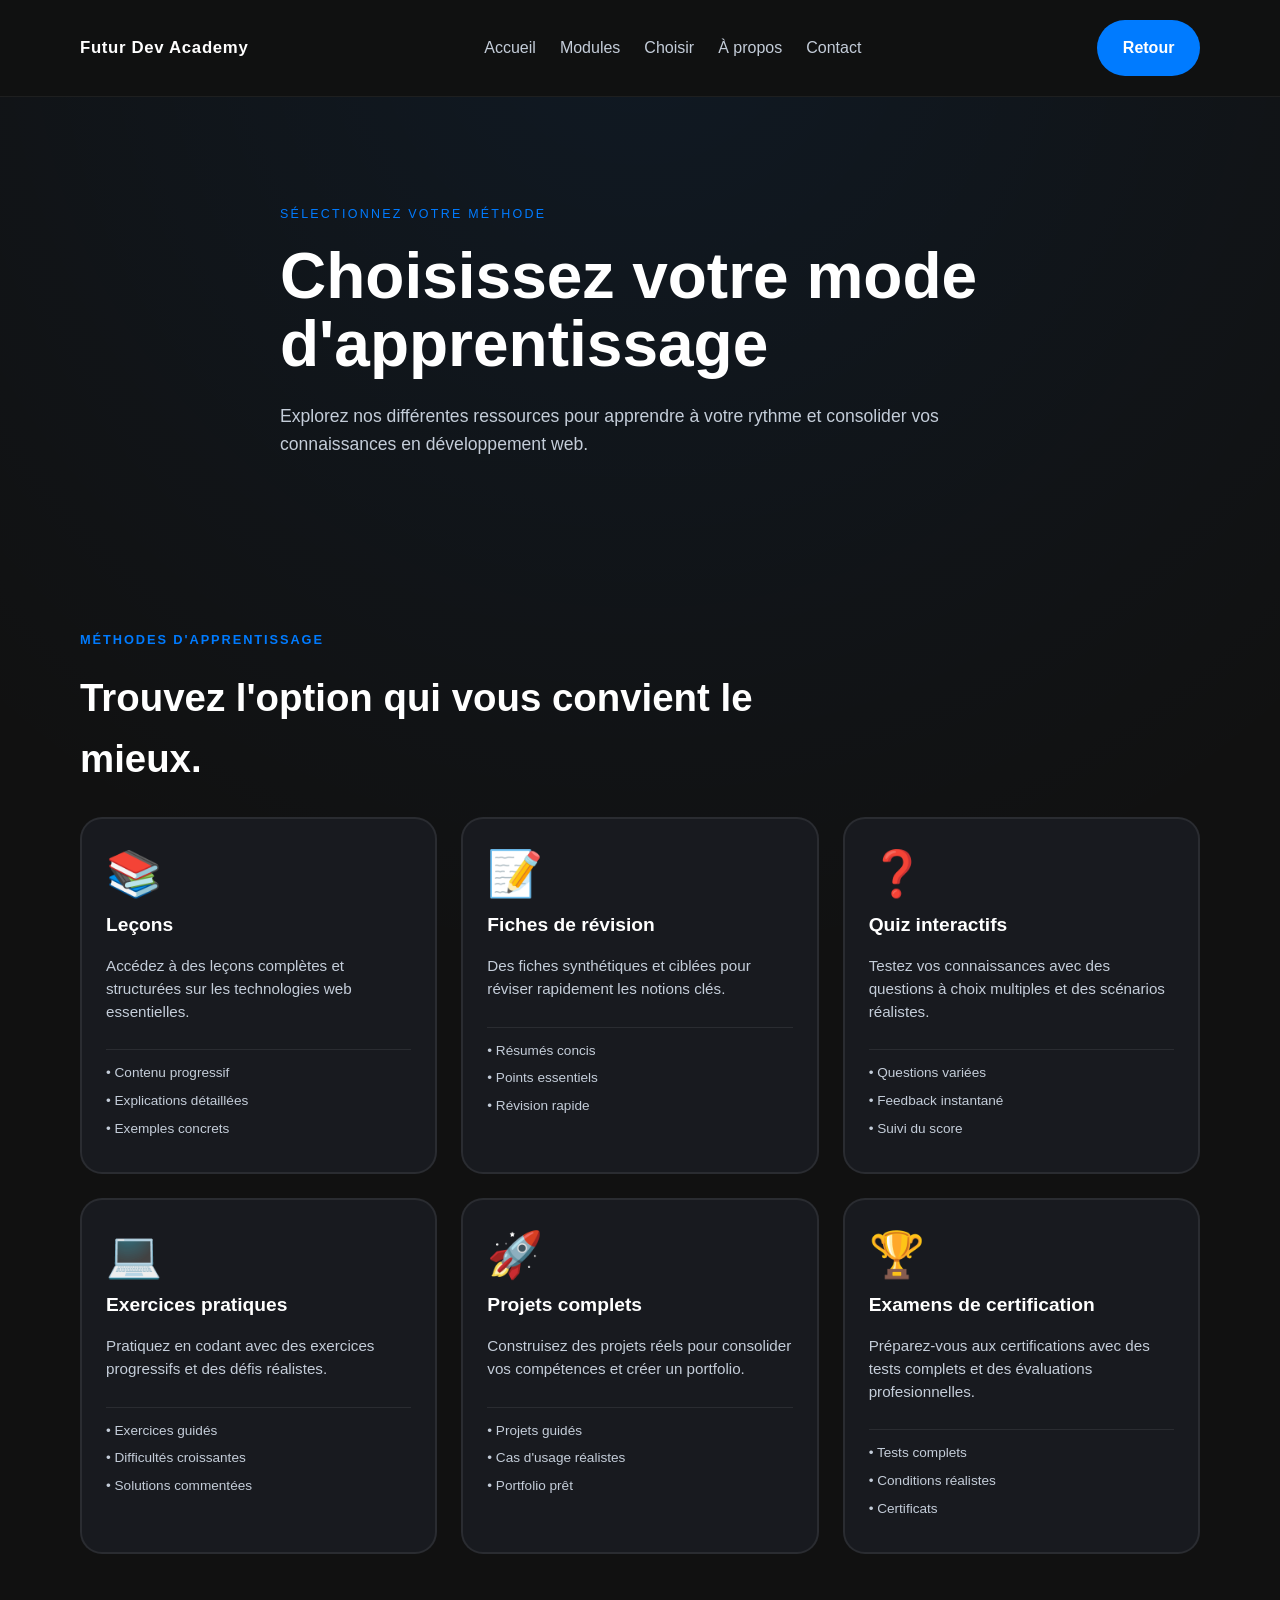
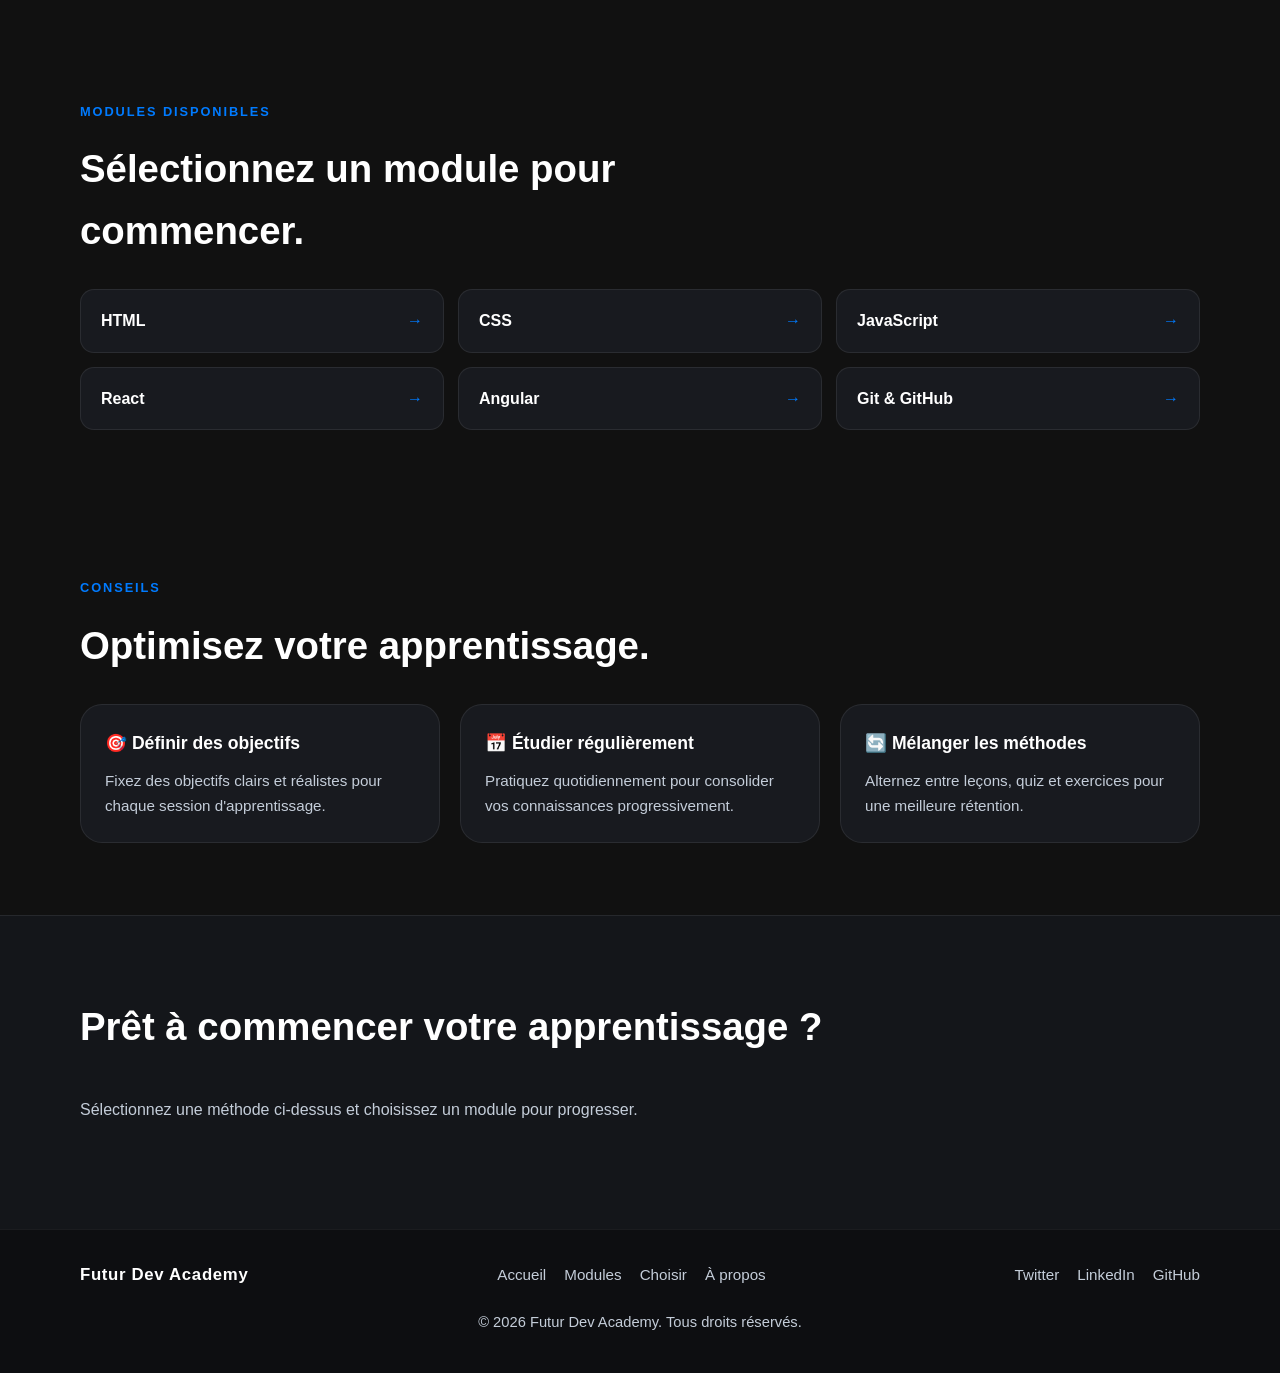
==== choix.html @ 8b84759b "ajoute choix.html" ====
<!DOCTYPE html>
<html lang="fr">
<head>
    <meta charset="UTF-8">
    <meta name="viewport" content="width=device-width, initial-scale=1.0">
    <title>Choix d'apprentissage - Futur Dev Academy</title>
    <link rel="stylesheet" href="style.css">
</head>
<body>
    <!-- Header principal de la page -->
    <header class="site-header">
        <div class="container header-inner">
            <a href="index.html" class="brand">Futur Dev Academy</a>
            <nav class="main-nav" aria-label="Menu principal">
                <a href="index.html">Accueil</a>
                <a href="index.html#modules">Modules</a>
                <a href="choix.html">Choisir</a>
                <a href="index.html#presentation">À propos</a>
                <a href="index.html#contact">Contact</a>
            </nav>
            <a href="index.html" class="btn btn-primary header-btn">Retour</a>
        </div>
    </header>

    <main>
        <!-- Section héros pour choix d'apprentissage -->
        <section class="hero" id="choix-hero">
            <div class="container hero-content">
                <p class="eyebrow">Sélectionnez votre méthode</p>
                <h1>Choisissez votre mode d'apprentissage</h1>
                <p class="hero-text">Explorez nos différentes ressources pour apprendre à votre rythme et consolider vos connaissances en développement web.</p>
            </div>
        </section>

        <!-- Section de choix des méthodes d'apprentissage -->
        <section class="learning-methods">
            <div class="container section-block">
                <div class="section-header">
                    <span class="section-label">Méthodes d'apprentissage</span>
                    <h2>Trouvez l'option qui vous convient le mieux.</h2>
                </div>
                <div class="choice-grid">
                    <!-- Carte Leçon -->
                    <article class="choice-card" onclick="selectMethod('leçons')">
                        <div class="choice-icon">📚</div>
                        <h3>Leçons</h3>
                        <p class="choice-description">Accédez à des leçons complètes et structurées sur les technologies web essentielles.</p>
                        <div class="choice-details">
                            <span>• Contenu progressif</span>
                            <span>• Explications détaillées</span>
                            <span>• Exemples concrets</span>
                        </div>
                    </article>

                    <!-- Carte Fiche de révision -->
                    <article class="choice-card" onclick="selectMethod('fiches')">
                        <div class="choice-icon">📝</div>
                        <h3>Fiches de révision</h3>
                        <p class="choice-description">Des fiches synthétiques et ciblées pour réviser rapidement les notions clés.</p>
                        <div class="choice-details">
                            <span>• Résumés concis</span>
                            <span>• Points essentiels</span>
                            <span>• Révision rapide</span>
                        </div>
                    </article>

                    <!-- Carte Quiz -->
                    <article class="choice-card" onclick="selectMethod('quiz')">
                        <div class="choice-icon">❓</div>
                        <h3>Quiz interactifs</h3>
                        <p class="choice-description">Testez vos connaissances avec des questions à choix multiples et des scénarios réalistes.</p>
                        <div class="choice-details">
                            <span>• Questions variées</span>
                            <span>• Feedback instantané</span>
                            <span>• Suivi du score</span>
                        </div>
                    </article>

                    <!-- Carte Exercices pratiques -->
                    <article class="choice-card" onclick="selectMethod('exercices')">
                        <div class="choice-icon">💻</div>
                        <h3>Exercices pratiques</h3>
                        <p class="choice-description">Pratiquez en codant avec des exercices progressifs et des défis réalistes.</p>
                        <div class="choice-details">
                            <span>• Exercices guidés</span>
                            <span>• Difficultés croissantes</span>
                            <span>• Solutions commentées</span>
                        </div>
                    </article>

                    <!-- Carte Projets -->
                    <article class="choice-card" onclick="selectMethod('projets')">
                        <div class="choice-icon">🚀</div>
                        <h3>Projets complets</h3>
                        <p class="choice-description">Construisez des projets réels pour consolider vos compétences et créer un portfolio.</p>
                        <div class="choice-details">
                            <span>• Projets guidés</span>
                            <span>• Cas d'usage réalistes</span>
                            <span>• Portfolio prêt</span>
                        </div>
                    </article>

                    <!-- Carte Examens -->
                    <article class="choice-card" onclick="selectMethod('examens')">
                        <div class="choice-icon">🏆</div>
                        <h3>Examens de certification</h3>
                        <p class="choice-description">Préparez-vous aux certifications avec des tests complets et des évaluations profesionnelles.</p>
                        <div class="choice-details">
                            <span>• Tests complets</span>
                            <span>• Conditions réalistes</span>
                            <span>• Certificats</span>
                        </div>
                    </article>
                </div>
            </div>
        </section>

        <!-- Section des modules par catégorie -->
        <section class="modules-by-method">
            <div class="container section-block">
                <div class="section-header">
                    <span class="section-label">Modules disponibles</span>
                    <h2>Sélectionnez un module pour commencer.</h2>
                </div>
                <div class="module-selection-grid">
                    <a href="#" class="module-selection-card">
                        <span class="module-name">HTML</span>
                        <span class="module-arrow">→</span>
                    </a>
                    <a href="#" class="module-selection-card">
                        <span class="module-name">CSS</span>
                        <span class="module-arrow">→</span>
                    </a>
                    <a href="#" class="module-selection-card">
                        <span class="module-name">JavaScript</span>
                        <span class="module-arrow">→</span>
                    </a>
                    <a href="#" class="module-selection-card">
                        <span class="module-name">React</span>
                        <span class="module-arrow">→</span>
                    </a>
                    <a href="#" class="module-selection-card">
                        <span class="module-name">Angular</span>
                        <span class="module-arrow">→</span>
                    </a>
                    <a href="#" class="module-selection-card">
                        <span class="module-name">Git & GitHub</span>
                        <span class="module-arrow">→</span>
                    </a>
                </div>
            </div>
        </section>

        <!-- Section conseils -->
        <section class="tips-section">
            <div class="container section-block">
                <div class="section-header">
                    <span class="section-label">Conseils</span>
                    <h2>Optimisez votre apprentissage.</h2>
                </div>
                <div class="tips-grid">
                    <article class="tip-card">
                        <h4>🎯 Définir des objectifs</h4>
                        <p>Fixez des objectifs clairs et réalistes pour chaque session d'apprentissage.</p>
                    </article>
                    <article class="tip-card">
                        <h4>📅 Étudier régulièrement</h4>
                        <p>Pratiquez quotidiennement pour consolider vos connaissances progressivement.</p>
                    </article>
                    <article class="tip-card">
                        <h4>🔄 Mélanger les méthodes</h4>
                        <p>Alternez entre leçons, quiz et exercices pour une meilleure rétention.</p>
                    </article>
                </div>
            </div>
        </section>

        <!-- Section appel à l'action -->
        <section class="cta">
            <div class="container cta-block">
                <h2>Prêt à commencer votre apprentissage ?</h2>
                <p>Sélectionnez une méthode ci-dessus et choisissez un module pour progresser.</p>
            </div>
        </section>
    </main>

    <!-- Footer -->
    <footer class="site-footer" id="contact">
        <div class="container footer-inner">
            <div class="footer-brand">Futur Dev Academy</div>
            <div class="footer-links">
                <a href="index.html">Accueil</a>
                <a href="index.html#modules">Modules</a>
                <a href="choix.html">Choisir</a>
                <a href="index.html#presentation">À propos</a>
            </div>
            <div class="footer-social">
                <a href="#">Twitter</a>
                <a href="#">LinkedIn</a>
                <a href="#">GitHub</a>
            </div>
        </div>
        <p class="footer-copy">© 2026 Futur Dev Academy. Tous droits réservés.</p>
    </footer>

    <script src="main.js"></script>
</body>
</html>
---- style.css ----
/* Futur Dev Academy - Styles globaux */
:root {
    color-scheme: dark;
    --bg: #111;
    --surface: #181a1f;
    --surface-alt: #14161a;
    --text: #ffffff;
    --muted: #c4cdd9;
    --primary: #007bff;
    --border: rgba(255, 255, 255, 0.08);
    --radius: 22px;
}

* {
    box-sizing: border-box;
}

html {
    scroll-behavior: smooth;
}

body {
    margin: 0;
    font-family: Inter, "Segoe UI", Roboto, Arial, sans-serif;
    background: radial-gradient(circle at top, rgba(0, 123, 255, 0.08), transparent 32%), var(--bg);
    color: var(--text);
    line-height: 1.6;
}

img {
    max-width: 100%;
    display: block;
}

.container {
    width: min(1120px, calc(100% - 32px));
    margin: 0 auto;
}

button,
a {
    text-decoration: none;
}

.site-header {
    position: sticky;
    top: 0;
    z-index: 10;
    background: rgba(17, 17, 17, 0.95);
    border-bottom: 1px solid rgba(255, 255, 255, 0.06);
}

.header-inner {
    display: flex;
    align-items: center;
    justify-content: space-between;
    gap: 24px;
    padding: 20px 0;
}

.brand,
.footer-brand {
    font-weight: 700;
    letter-spacing: 0.04em;
    color: var(--text);
    font-size: 1.05rem;
}

.main-nav {
    display: flex;
    gap: 24px;
    flex-wrap: wrap;
}

.main-nav a {
    color: var(--muted);
    font-weight: 500;
}

.main-nav a:hover {
    color: var(--text);
}

.header-btn,
.btn {
    display: inline-flex;
    align-items: center;
    justify-content: center;
    border: none;
    border-radius: 999px;
    padding: 0.95rem 1.6rem;
    font-weight: 600;
    transition: transform 0.2s ease, background 0.2s ease, color 0.2s ease;
}

.btn:hover {
    transform: translateY(-1px);
}

.btn-primary {
    background: var(--primary);
    color: #fff;
}

.btn-secondary {
    background: rgba(255, 255, 255, 0.08);
    color: var(--text);
}

.hero {
    padding: 96px 0 64px;
}

.hero-content {
    max-width: 720px;
}

.eyebrow {
    display: inline-flex;
    margin-bottom: 18px;
    color: var(--primary);
    text-transform: uppercase;
    letter-spacing: 0.18em;
    font-size: 0.78rem;
}

.hero h1 {
    margin: 0 0 24px;
    font-size: clamp(2.5rem, 5vw, 4rem);
    line-height: 1.05;
}

.hero-text {
    max-width: 700px;
    color: var(--muted);
    font-size: 1.1rem;
    margin-bottom: 32px;
}

.hero-actions {
    display: flex;
    flex-wrap: wrap;
    gap: 16px;
}

.section-block {
    padding: 72px 0;
}

.section-header {
    max-width: 760px;
    margin-bottom: 28px;
}

.section-label {
    display: inline-flex;
    margin-bottom: 16px;
    color: var(--primary);
    font-weight: 700;
    letter-spacing: 0.15em;
    text-transform: uppercase;
    font-size: 0.8rem;
}

.section-header h2 {
    margin: 0;
    font-size: clamp(1.8rem, 3vw, 2.8rem);
}

.section-description {
    max-width: 720px;
    color: var(--muted);
    font-size: 1rem;
}

.feature-list {
    display: grid;
    grid-template-columns: repeat(2, minmax(0, 1fr));
    gap: 16px;
    margin-top: 32px;
}

.feature-item {
    background: var(--surface);
    padding: 22px;
    border: 1px solid var(--border);
    border-radius: var(--radius);
}

.module-grid,
.feature-grid,
.quiz-grid,
.stats-grid {
    display: grid;
    gap: 20px;
}

.module-grid {
    grid-template-columns: repeat(3, minmax(0, 1fr));
}

.module-card,
.feature-card,
.quiz-card,
.stat-card {
    background: var(--surface);
    border: 1px solid var(--border);
    border-radius: var(--radius);
    padding: 28px;
}

.module-card h3,
.feature-card,
.quiz-card h3,
.stat-card strong {
    margin: 0 0 14px;
}

.module-card h3 {
    font-size: 1.15rem;
}

.module-card ul {
    margin: 0;
    padding-left: 18px;
    color: var(--muted);
}

.module-card li {
    margin-bottom: 10px;
}

.feature-card,
.quiz-card {
    font-weight: 600;
    color: var(--text);
}

.feature-grid {
    grid-template-columns: repeat(3, minmax(0, 1fr));
}

.quiz {
    background: rgba(255, 255, 255, 0.03);
}

.quiz-grid {
    grid-template-columns: repeat(3, minmax(0, 1fr));
}

.quiz-card {
    min-height: 120px;
    display: grid;
    place-items: center;
    text-align: center;
    border-radius: 24px;
}

.quiz-score {
    margin-top: 22px;
    color: var(--muted);
    font-size: 1rem;
    text-align: center;
}

.stats {
    padding-top: 0;
}

.stats-grid {
    grid-template-columns: repeat(4, minmax(0, 1fr));
}

.stat-card {
    padding: 32px;
    text-align: center;
}

.stat-card strong {
    display: block;
    font-size: 2rem;
    color: var(--text);
}

.stat-card span {
    color: var(--muted);
    margin-top: 10px;
    display: block;
}

.cta {
    padding: 80px 0 90px;
    background: var(--surface-alt);
    border-top: 1px solid var(--border);
}

.cta-block {
    display: grid;
    gap: 24px;
    justify-items: start;
    align-items: center;
}

.cta-block h2 {
    margin: 0;
    font-size: clamp(2rem, 3vw, 2.6rem);
}

.cta-block p {
    max-width: 620px;
    color: var(--muted);
}

.site-footer {
    background: #0d0e11;
    border-top: 1px solid rgba(255, 255, 255, 0.06);
    padding: 32px 0 24px;
}

.footer-inner {
    display: flex;
    align-items: center;
    justify-content: space-between;
    gap: 24px;
    flex-wrap: wrap;
}

.footer-links,
.footer-social {
    display: flex;
    gap: 18px;
    flex-wrap: wrap;
}

.footer-links a,
.footer-social a {
    color: var(--muted);
    font-size: 0.95rem;
}

.footer-links a:hover,
.footer-social a:hover {
    color: var(--text);
}

.footer-copy {
    margin-top: 22px;
    color: var(--muted);
    font-size: 0.92rem;
    text-align: center;
}

/* Styles pour la page de choix (choix.html) */

.choice-grid {
    display: grid;
    grid-template-columns: repeat(3, minmax(0, 1fr));
    gap: 24px;
}

.choice-card {
    background: var(--surface);
    border: 2px solid var(--border);
    border-radius: var(--radius);
    padding: 32px 24px;
    cursor: pointer;
    transition: all 0.3s ease;
    display: flex;
    flex-direction: column;
    gap: 14px;
}

.choice-card:hover {
    border-color: var(--primary);
    transform: translateY(-6px);
    box-shadow: 0 12px 32px rgba(0, 123, 255, 0.12);
}

.choice-icon {
    font-size: 2.8rem;
    line-height: 1;
}

.choice-card h3 {
    margin: 0;
    font-size: 1.2rem;
    color: var(--text);
}

.choice-description {
    margin: 0;
    color: var(--muted);
    font-size: 0.95rem;
    line-height: 1.5;
}

.choice-details {
    display: flex;
    flex-direction: column;
    gap: 6px;
    margin-top: 12px;
    padding-top: 12px;
    border-top: 1px solid var(--border);
}

.choice-details span {
    font-size: 0.85rem;
    color: var(--muted);
}

.module-selection-grid {
    display: grid;
    grid-template-columns: repeat(3, minmax(0, 1fr));
    gap: 14px;
}

.module-selection-card {
    background: var(--surface);
    border: 1px solid var(--border);
    border-radius: 14px;
    padding: 18px 20px;
    display: flex;
    align-items: center;
    justify-content: space-between;
    transition: all 0.2s ease;
    color: var(--text);
}

.module-selection-card:hover {
    background: rgba(0, 123, 255, 0.08);
    border-color: var(--primary);
    transform: translateX(4px);
}

.module-name {
    font-weight: 600;
}

.module-arrow {
    color: var(--primary);
    font-weight: 700;
}

.tips-grid {
    display: grid;
    grid-template-columns: repeat(3, minmax(0, 1fr));
    gap: 20px;
}

.tip-card {
    background: var(--surface);
    border: 1px solid var(--border);
    border-radius: var(--radius);
    padding: 24px;
}

.tip-card h4 {
    margin: 0 0 12px;
    font-size: 1.1rem;
    color: var(--text);
}

.tip-card p {
    margin: 0;
    color: var(--muted);
    font-size: 0.95rem;
    line-height: 1.6;
}

@media (max-width: 960px) {
    .module-grid,
    .feature-grid,
    .quiz-grid {
        grid-template-columns: repeat(2, minmax(0, 1fr));
    }

    .stats-grid {
        grid-template-columns: repeat(2, minmax(0, 1fr));
    }

    .choice-grid,
    .module-selection-grid,
    .tips-grid {
        grid-template-columns: repeat(2, minmax(0, 1fr));
    }
}

@media (max-width: 720px) {
    .header-inner {
        flex-direction: column;
        align-items: stretch;
    }

    .main-nav {
        justify-content: center;
    }

    .hero {
        padding-top: 72px;
    }

    .feature-list,
    .module-grid,
    .feature-grid,
    .quiz-grid,
    .stats-grid {
        grid-template-columns: 1fr;
    }

    .choice-grid,
    .module-selection-grid,
    .tips-grid {
        grid-template-columns: 1fr;
    }

    .hero-actions {
        flex-direction: column;
        align-items: stretch;
    }

    .btn {
        width: 100%;
    }

    .cta-block {
        text-align: center;
        justify-items: center;
    }
}
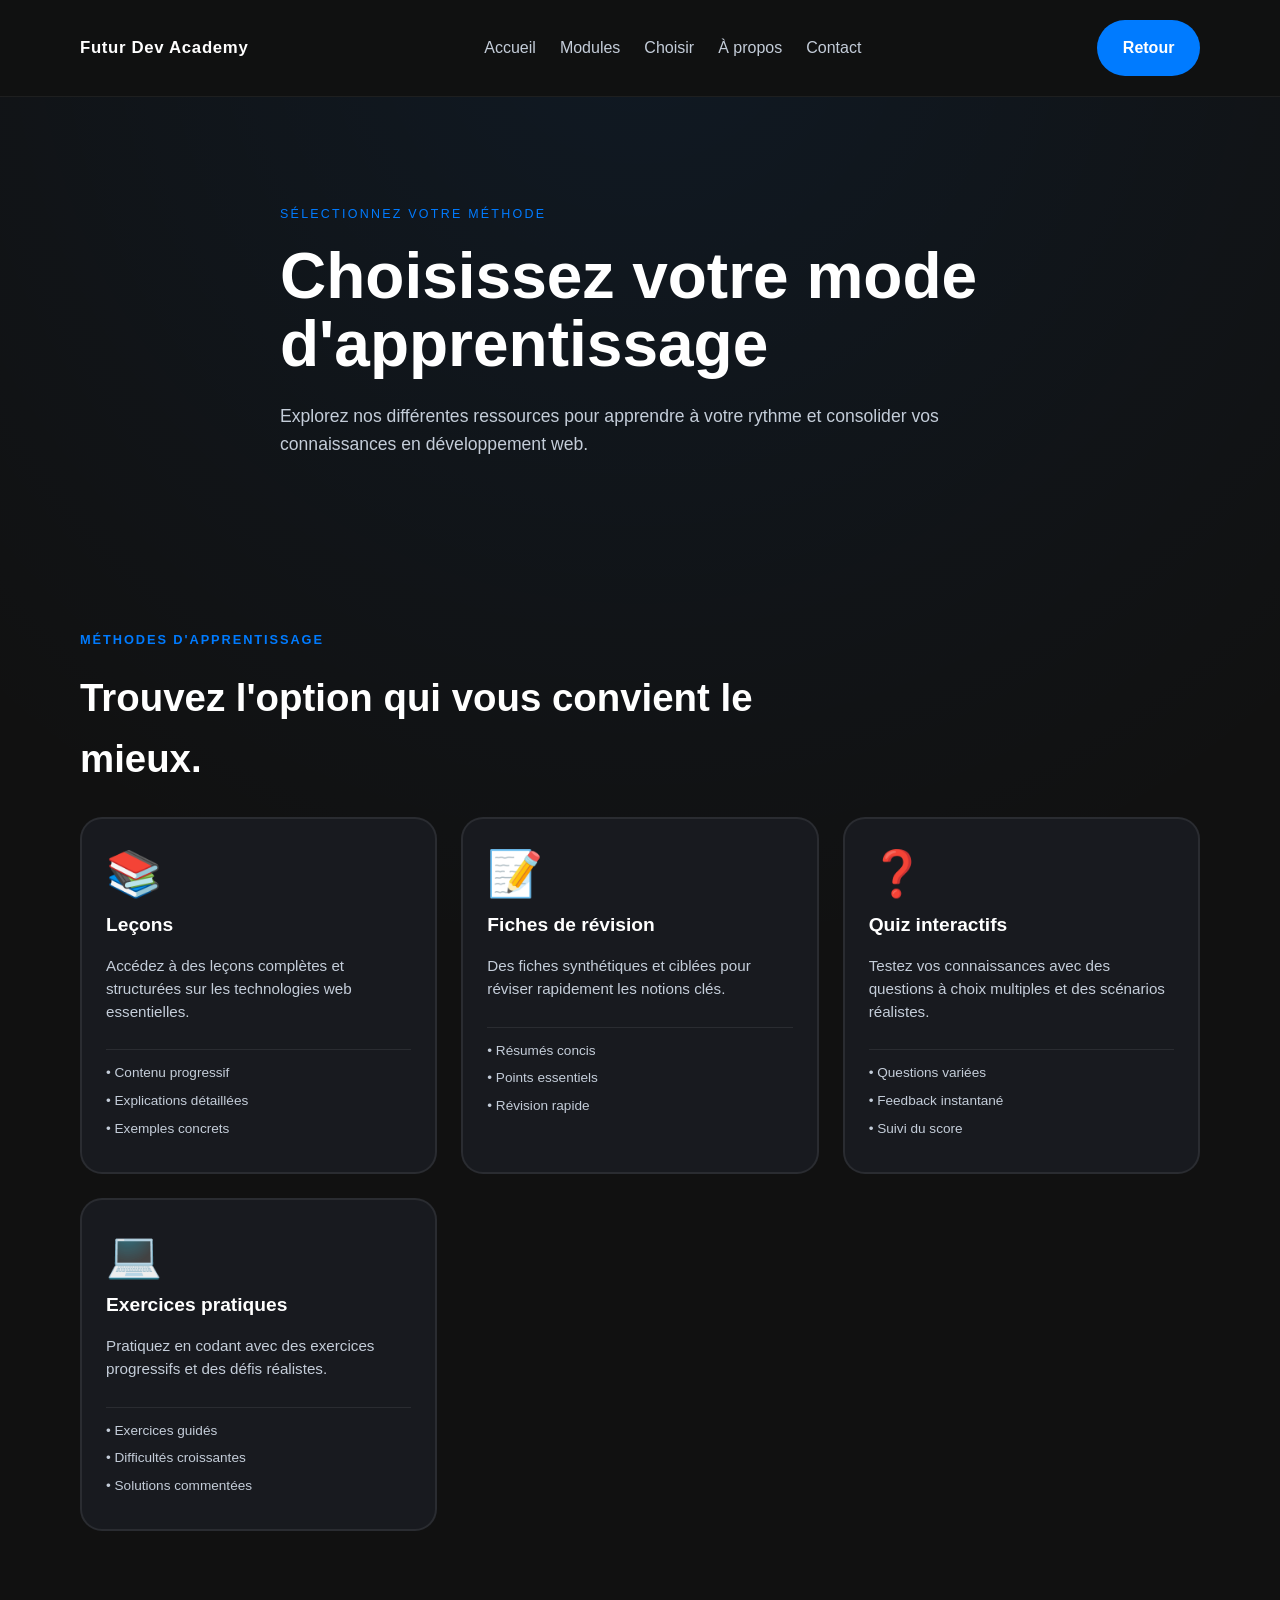
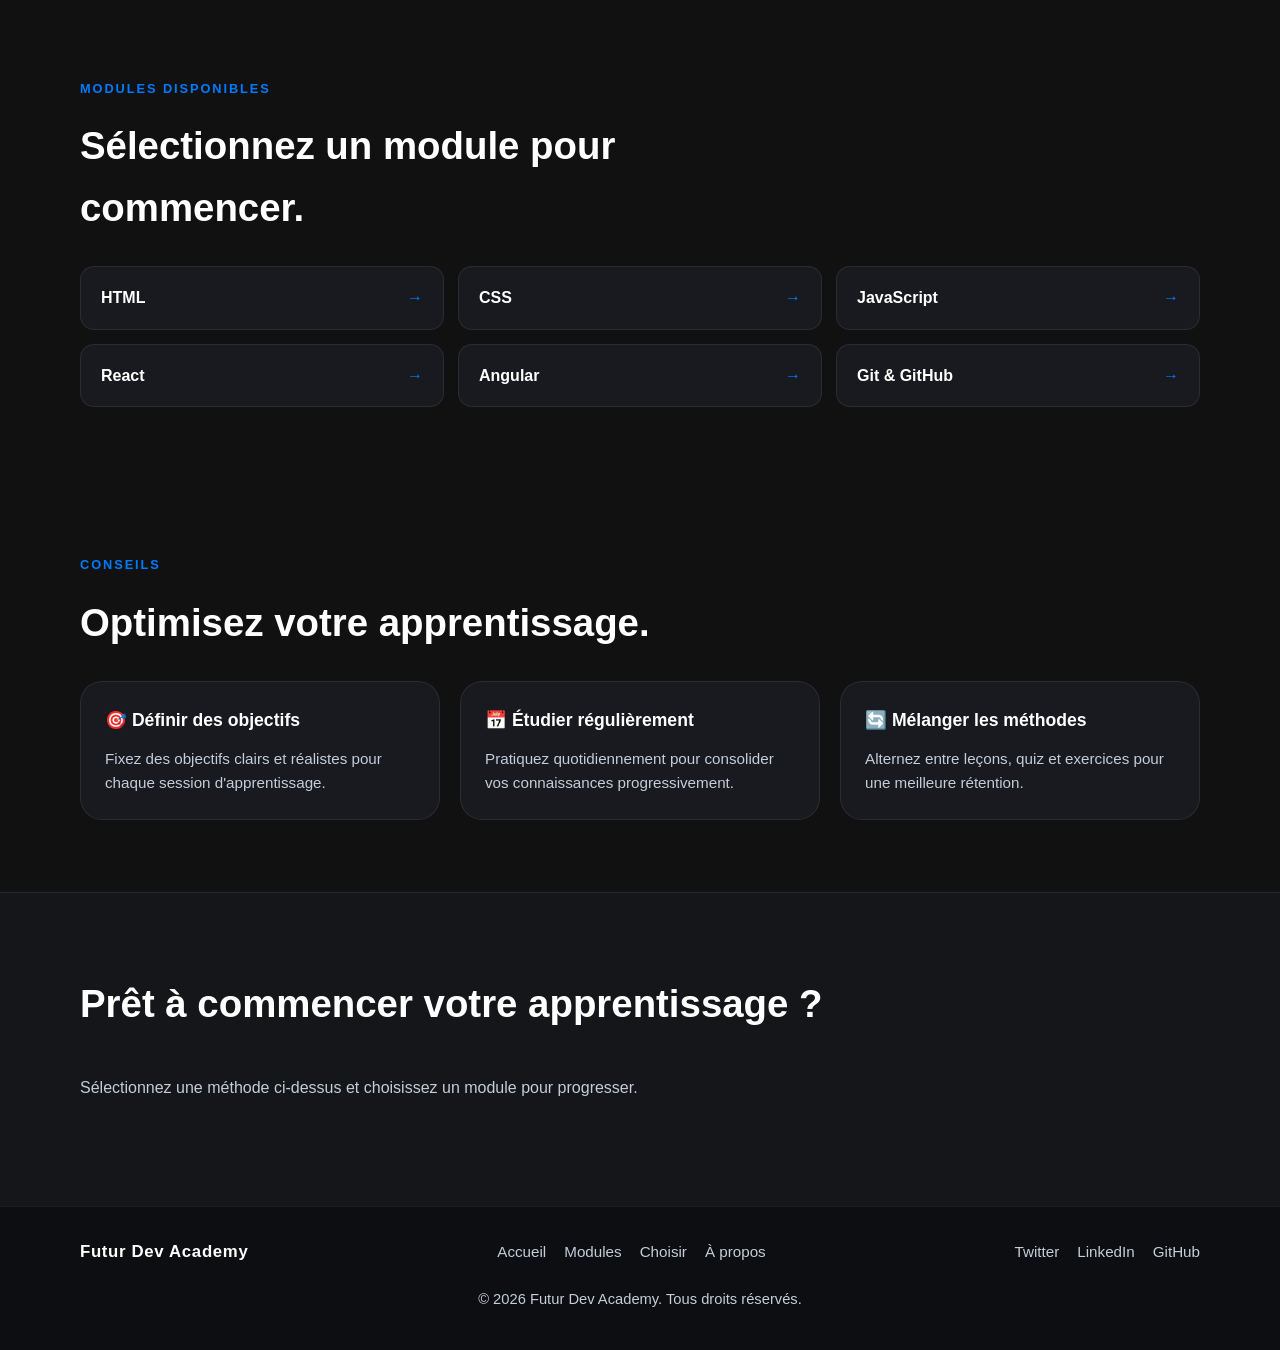
==== commit c7529c8c: "suppresion certification dans choix" ====
--- a/choix.html
+++ b/choix.html
@@ -88,29 +88,7 @@
                         </div>
                     </article>
 
-                    <!-- Carte Projets -->
-                    <article class="choice-card" onclick="selectMethod('projets')">
-                        <div class="choice-icon">🚀</div>
-                        <h3>Projets complets</h3>
-                        <p class="choice-description">Construisez des projets réels pour consolider vos compétences et créer un portfolio.</p>
-                        <div class="choice-details">
-                            <span>• Projets guidés</span>
-                            <span>• Cas d'usage réalistes</span>
-                            <span>• Portfolio prêt</span>
-                        </div>
-                    </article>
-
-                    <!-- Carte Examens -->
-                    <article class="choice-card" onclick="selectMethod('examens')">
-                        <div class="choice-icon">🏆</div>
-                        <h3>Examens de certification</h3>
-                        <p class="choice-description">Préparez-vous aux certifications avec des tests complets et des évaluations profesionnelles.</p>
-                        <div class="choice-details">
-                            <span>• Tests complets</span>
-                            <span>• Conditions réalistes</span>
-                            <span>• Certificats</span>
-                        </div>
-                    </article>
+                 
                 </div>
             </div>
         </section>
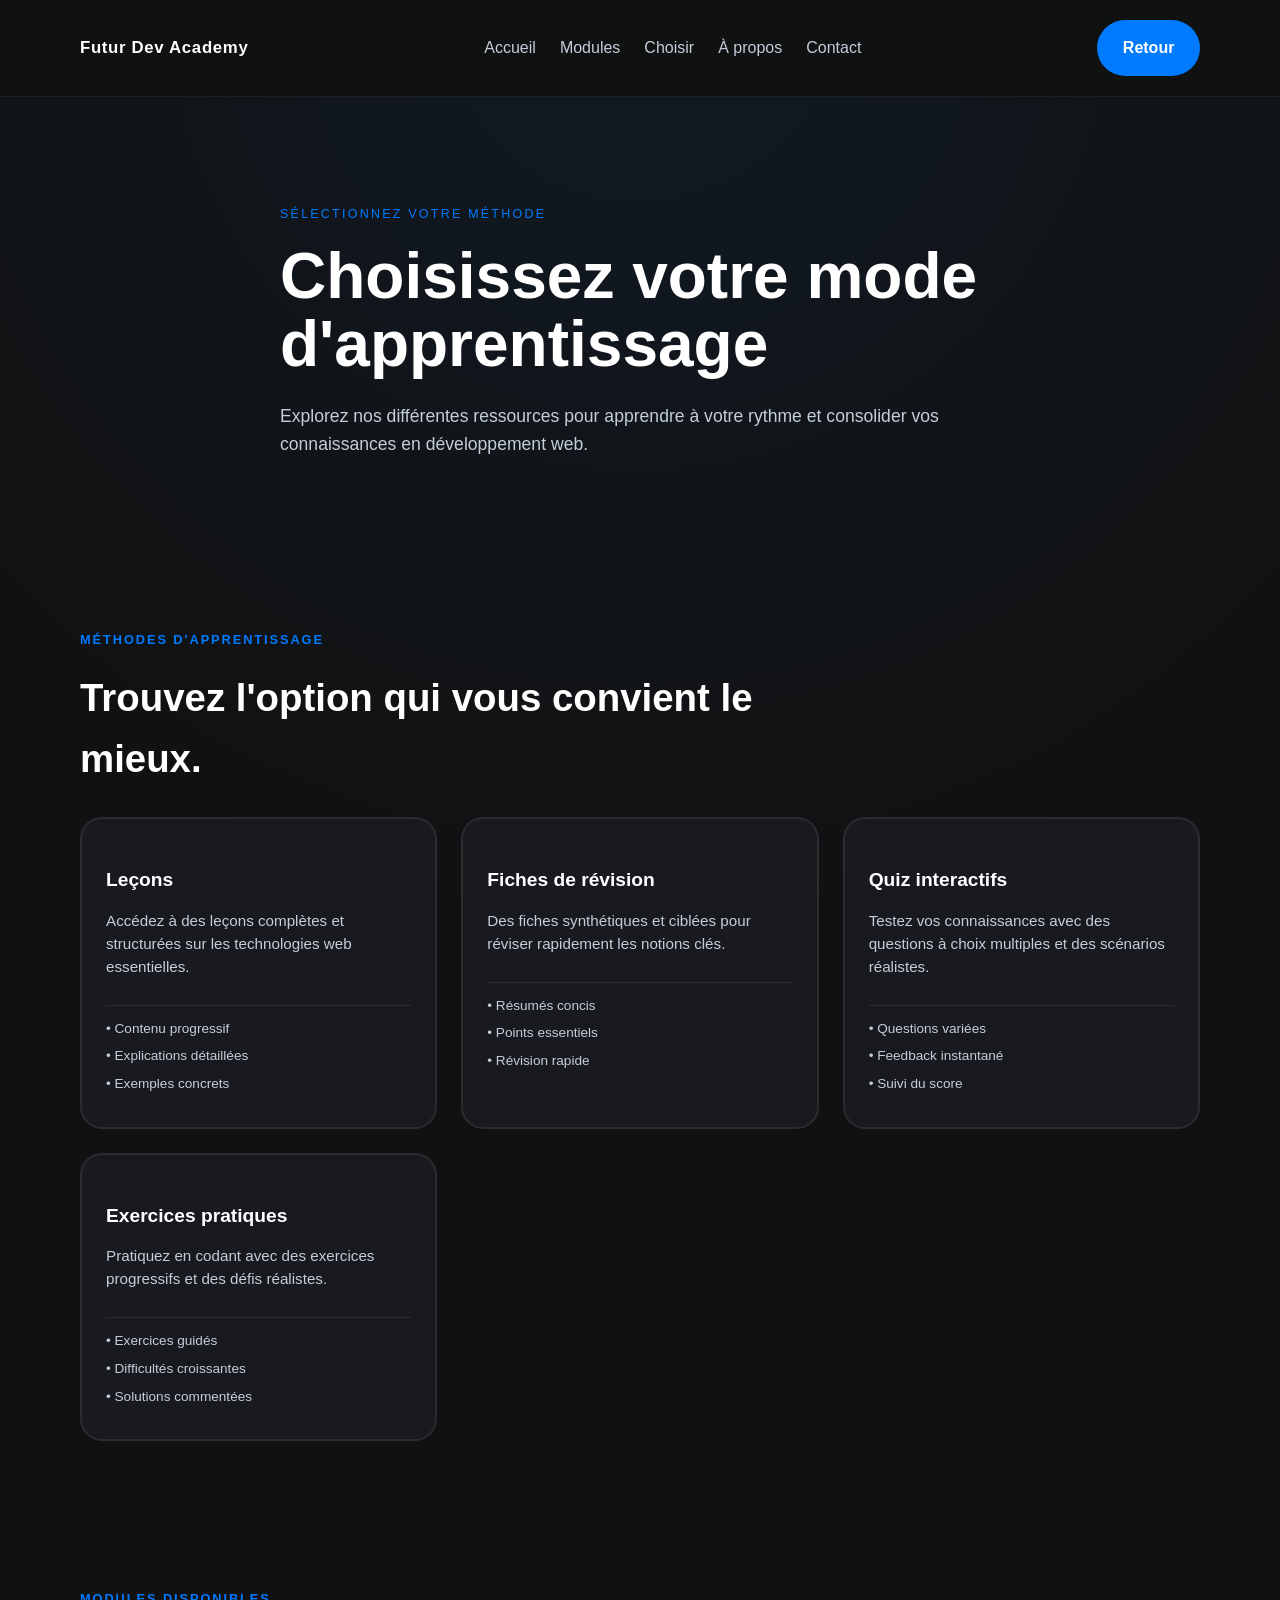
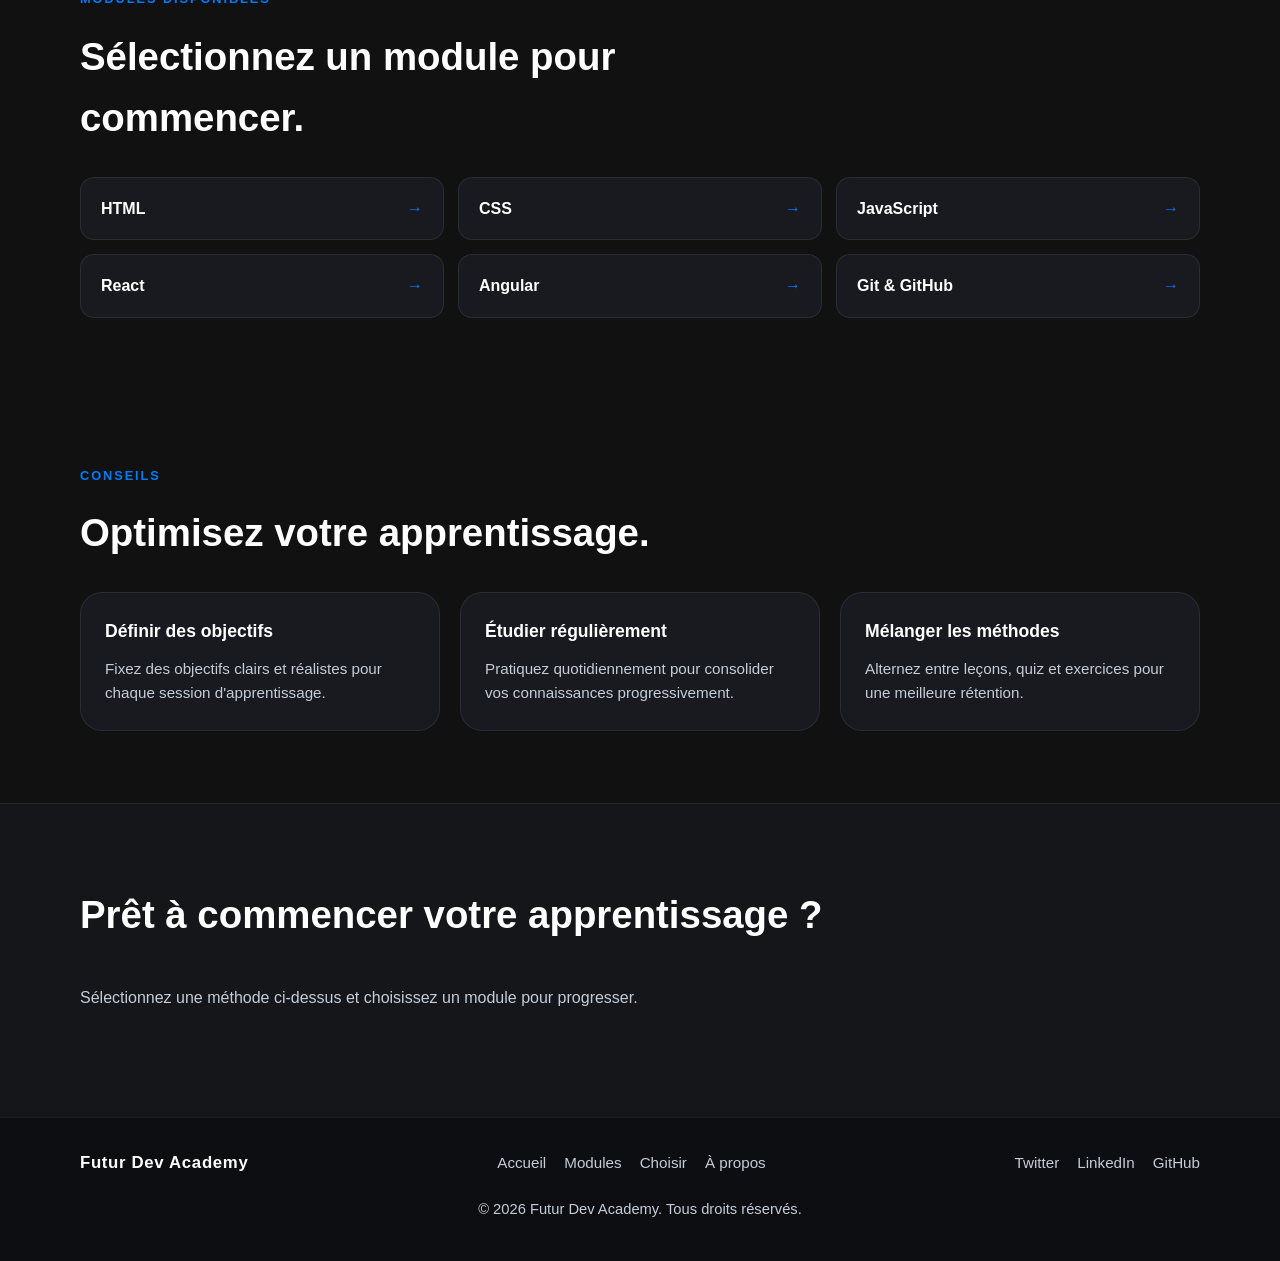
==== commit 14222625: "pas d'emoji" ====
--- a/choix.html
+++ b/choix.html
@@ -42,7 +42,7 @@
                 <div class="choice-grid">
                     <!-- Carte Leçon -->
                     <article class="choice-card" onclick="selectMethod('leçons')">
-                        <div class="choice-icon">📚</div>
+                        <div class="choice-icon"></div>
                         <h3>Leçons</h3>
                         <p class="choice-description">Accédez à des leçons complètes et structurées sur les technologies web essentielles.</p>
                         <div class="choice-details">
@@ -54,7 +54,7 @@
 
                     <!-- Carte Fiche de révision -->
                     <article class="choice-card" onclick="selectMethod('fiches')">
-                        <div class="choice-icon">📝</div>
+                        <div class="choice-icon"></div>
                         <h3>Fiches de révision</h3>
                         <p class="choice-description">Des fiches synthétiques et ciblées pour réviser rapidement les notions clés.</p>
                         <div class="choice-details">
@@ -66,7 +66,7 @@
 
                     <!-- Carte Quiz -->
                     <article class="choice-card" onclick="selectMethod('quiz')">
-                        <div class="choice-icon">❓</div>
+                        <div class="choice-icon"></div>
                         <h3>Quiz interactifs</h3>
                         <p class="choice-description">Testez vos connaissances avec des questions à choix multiples et des scénarios réalistes.</p>
                         <div class="choice-details">
@@ -78,7 +78,7 @@
 
                     <!-- Carte Exercices pratiques -->
                     <article class="choice-card" onclick="selectMethod('exercices')">
-                        <div class="choice-icon">💻</div>
+                        <div class="choice-icon"></div>
                         <h3>Exercices pratiques</h3>
                         <p class="choice-description">Pratiquez en codant avec des exercices progressifs et des défis réalistes.</p>
                         <div class="choice-details">
@@ -138,15 +138,15 @@
                 </div>
                 <div class="tips-grid">
                     <article class="tip-card">
-                        <h4>🎯 Définir des objectifs</h4>
+                        <h4>Définir des objectifs</h4>
                         <p>Fixez des objectifs clairs et réalistes pour chaque session d'apprentissage.</p>
                     </article>
                     <article class="tip-card">
-                        <h4>📅 Étudier régulièrement</h4>
+                        <h4>Étudier régulièrement</h4>
                         <p>Pratiquez quotidiennement pour consolider vos connaissances progressivement.</p>
                     </article>
                     <article class="tip-card">
-                        <h4>🔄 Mélanger les méthodes</h4>
+                        <h4>Mélanger les méthodes</h4>
                         <p>Alternez entre leçons, quiz et exercices pour une meilleure rétention.</p>
                     </article>
                 </div>
